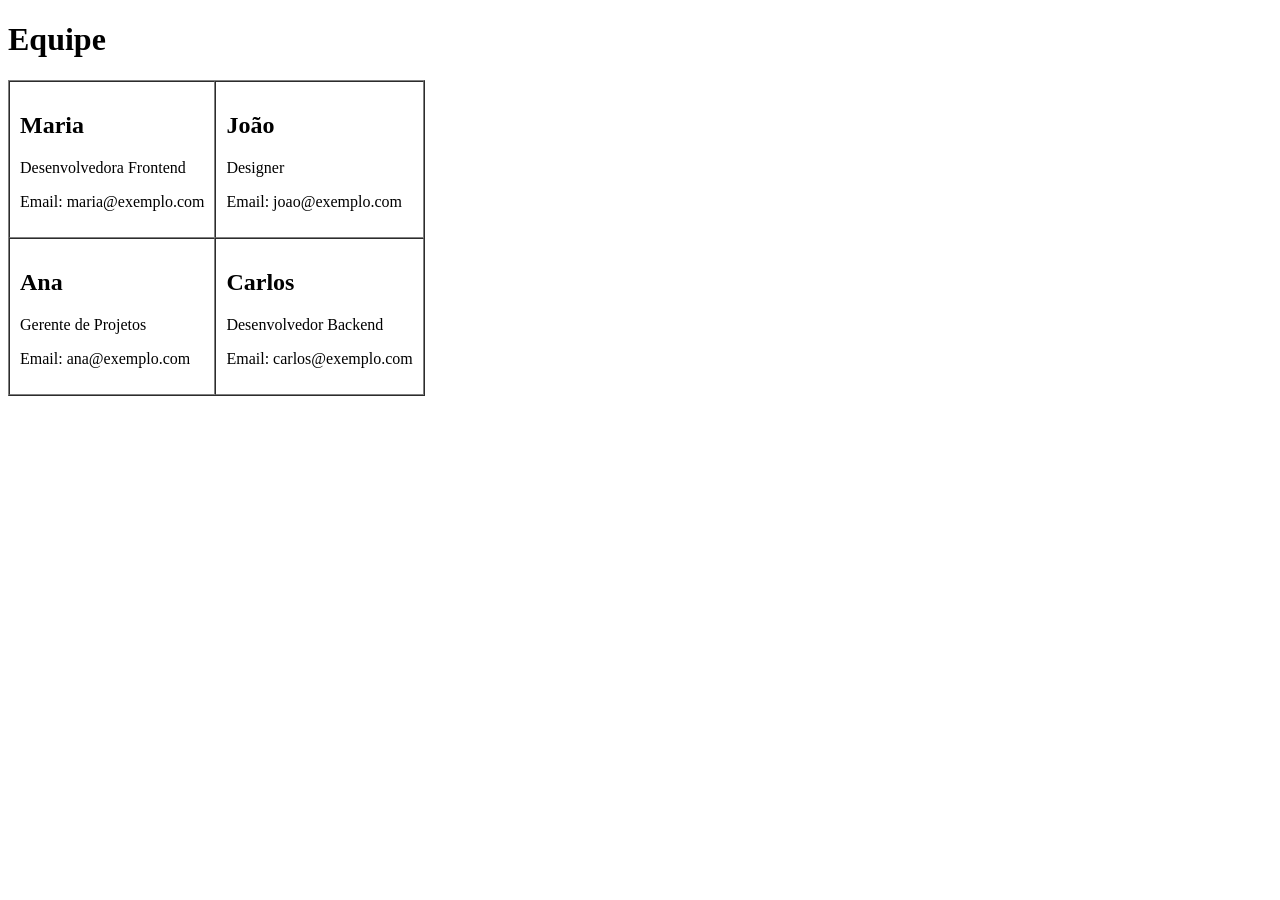
==== index.html @ 23fca235 "feat: primeiro commit com o arquivo de conteúdo" ====
<!DOCTYPE html>
<html lang="pt-BR">
<head>
  <meta charset="UTF-8">
  <title>Cards de Membros</title>
</head>
<body>
  <h1>Equipe</h1>
  
  <table border="1" cellpadding="10" cellspacing="0">
    <tr>
      <td>
        <h2>Maria</h2>
        <p>Desenvolvedora Frontend</p>
        <p>Email: maria@exemplo.com</p>
      </td>
      <td>
        <h2>João</h2>
        <p>Designer</p>
        <p>Email: joao@exemplo.com</p>
      </td>
    </tr>
    <tr>
      <td>
        <h2>Ana</h2>
        <p>Gerente de Projetos</p>
        <p>Email: ana@exemplo.com</p>
      </td>
      <td>
        <h2>Carlos</h2>
        <p>Desenvolvedor Backend</p>
        <p>Email: carlos@exemplo.com</p>
      </td>
    </tr>
  </table>
</body>
</html>
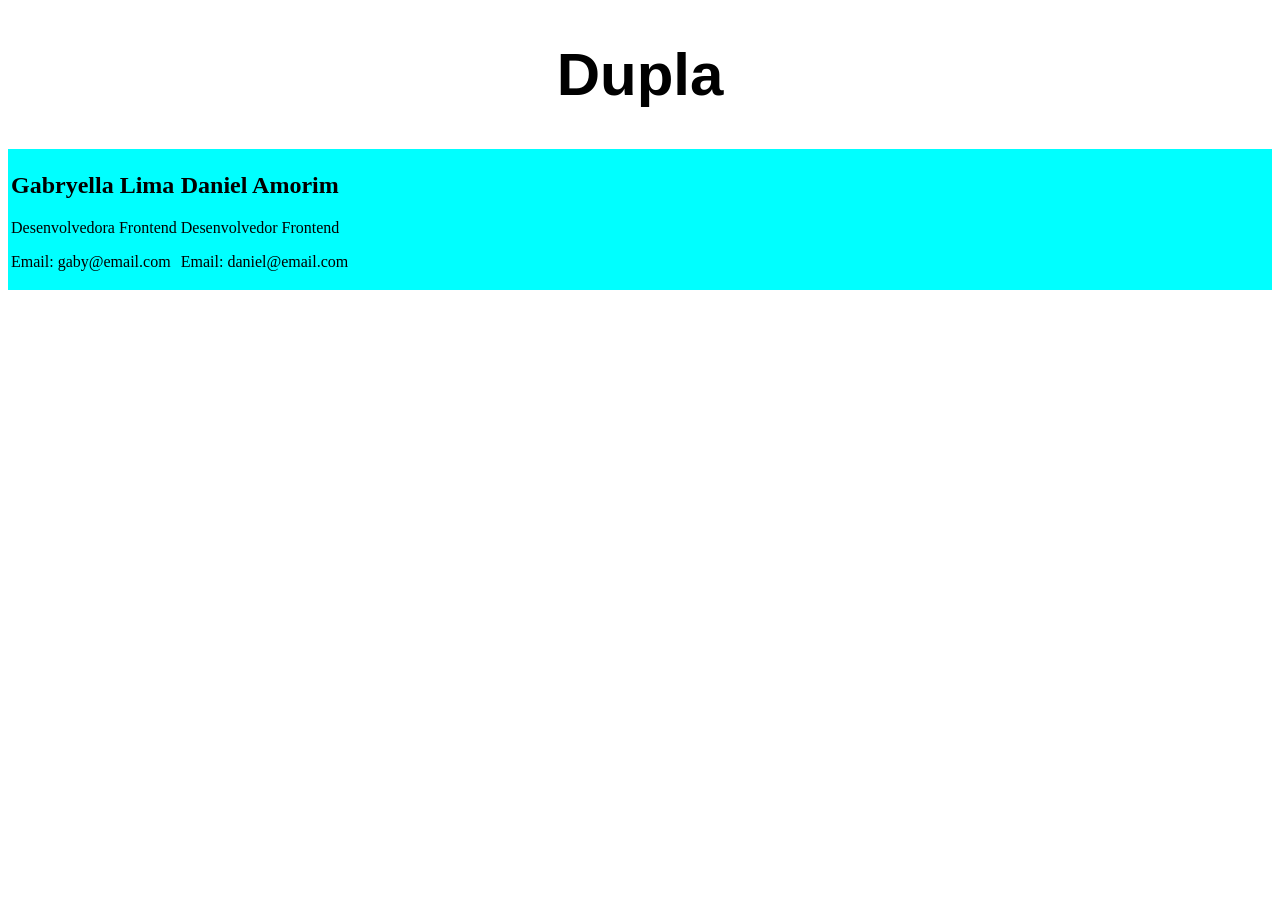
==== commit 07906747: "primeiro commit do css" ====
--- a/index.html
+++ b/index.html
@@ -3,35 +3,25 @@
 <head>
   <meta charset="UTF-8">
   <title>Cards de Membros</title>
+
+  <link rel="stylesheet" href="styles.css">
 </head>
 <body>
-  <h1>Equipe</h1>
+  <h1>Dupla</h1>
   
-  <table border="1" cellpadding="10" cellspacing="0">
+  <table class="cards">
     <tr>
       <td>
-        <h2>Maria</h2>
+        <h2>Gabryella Lima</h2>
         <p>Desenvolvedora Frontend</p>
-        <p>Email: maria@exemplo.com</p>
+        <p>Email: gaby@email.com</p>
       </td>
       <td>
-        <h2>João</h2>
-        <p>Designer</p>
-        <p>Email: joao@exemplo.com</p>
-      </td>
-    </tr>
-    <tr>
-      <td>
-        <h2>Ana</h2>
-        <p>Gerente de Projetos</p>
-        <p>Email: ana@exemplo.com</p>
-      </td>
-      <td>
-        <h2>Carlos</h2>
-        <p>Desenvolvedor Backend</p>
-        <p>Email: carlos@exemplo.com</p>
+        <h2>Daniel Amorim</h2>
+        <p>Desenvolvedor Frontend</p>
+        <p>Email: daniel@email.com</p>
       </td>
     </tr>
   </table>
 </body>
-</html>
+</html>
--- a/styles.css
+++ b/styles.css
@@ -0,0 +1,27 @@
+/*body>
+  <h1>Dupla</h1>
+  
+  <table class="cards">
+    <tr>
+      <td>
+        <h2>Gabryella Lima</h2>
+        <p>Desenvolvedora Frontend</p>
+        <p>Email: gaby@email.com</p>
+      </td>
+      <td>
+        <h2>Daniel Amorim</h2>
+        <p>Desenvolvedor Frontend</p>
+        <p>Email: daniel@email.com</p>
+      </td>
+    </tr>
+  </table>*/
+
+h1{
+    text-align: center;
+    font-size: 60px;
+    font-family: 'Gill Sans', 'Gill Sans MT', Calibri, 'Trebuchet MS', sans-serif;
+}
+.cards{
+    display: grid;
+    background-color: aqua;
+}
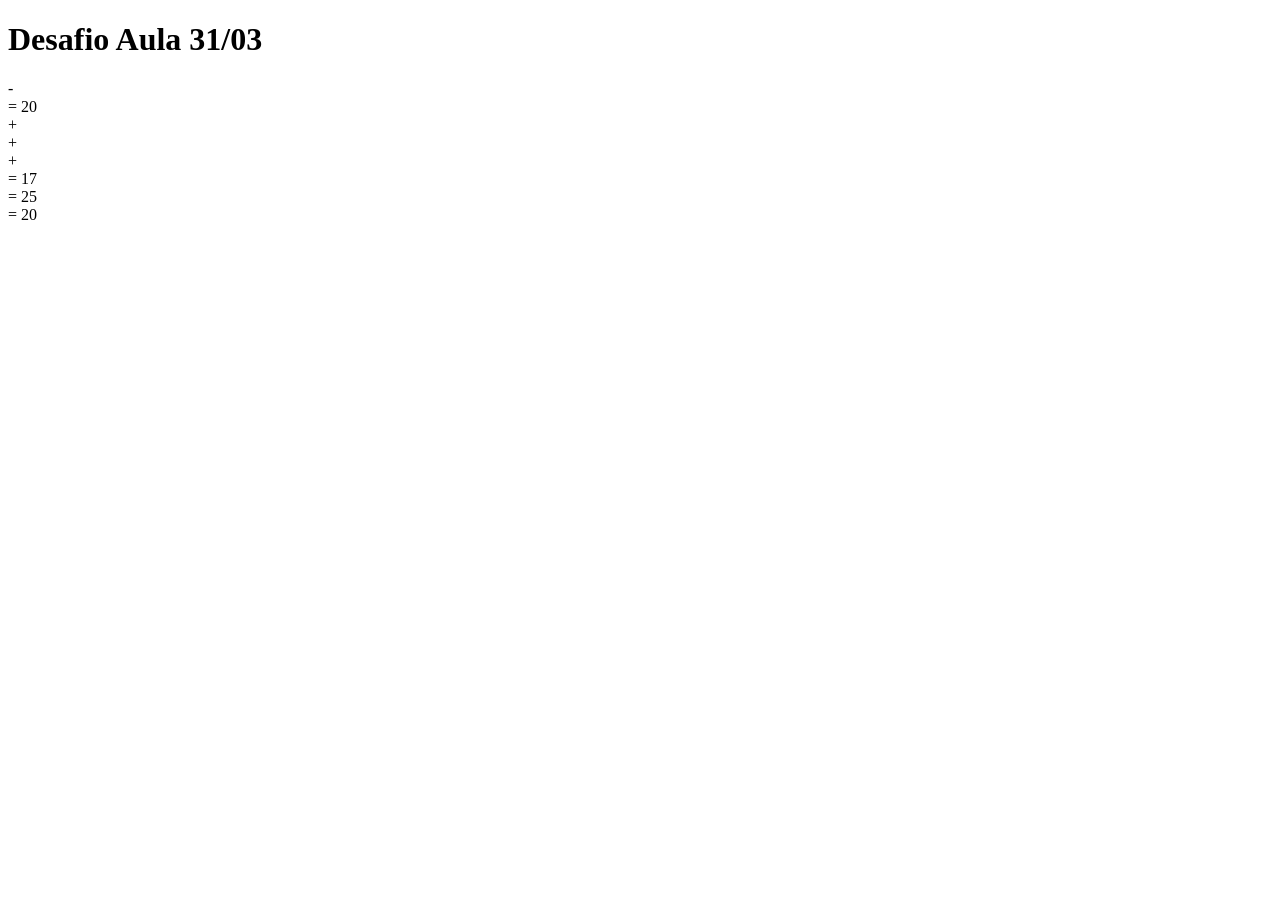
==== commit b0cf2e63: "feat: Criando esqueleto do layout" ====
--- a/index.html
+++ b/index.html
@@ -2,26 +2,41 @@
 <html lang="pt-BR">
 <head>
   <meta charset="UTF-8">
-  <title>Cards de Membros</title>
+  <title>Desafio Aula 31/03</title> <!-- Título da aba do navegador -->
+</head>
 
-  <link rel="stylesheet" href="styles.css">
-</head>
 <body>
-  <h1>Dupla</h1>
-  
-  <table class="cards">
-    <tr>
-      <td>
-        <h2>Gabryella Lima</h2>
-        <p>Desenvolvedora Frontend</p>
-        <p>Email: gaby@email.com</p>
-      </td>
-      <td>
-        <h2>Daniel Amorim</h2>
-        <p>Desenvolvedor Frontend</p>
-        <p>Email: daniel@email.com</p>
-      </td>
-    </tr>
-  </table>
+
+  <!-- Título exibido na página -->
+  <h1>Desafio Aula 31/03</h1>
+
+  <div class="container">
+    <!-- Linha 1 -->
+    <div class="box"></div>
+    <div class="text">-</div>
+    <div class="box"></div>
+    <div class="text">= 20</div>
+
+    <!-- Linha 2 -->
+    <div class="text">+</div>
+    <div></div>
+    <div class="text">+</div>
+    <div></div>
+
+    <!-- Linha 3 -->
+    <div class="box"></div>
+    <div class="text">+</div>
+    <div class="box"></div>
+    <div class="text">= 17</div>
+
+    <!-- Linha 4 -->
+    <div class="text">= 25</div>
+    <div></div>
+    <div class="text">= 20</div>
+    <div></div>
+  </div>
+
 </body>
-</html>+</html>
+
+
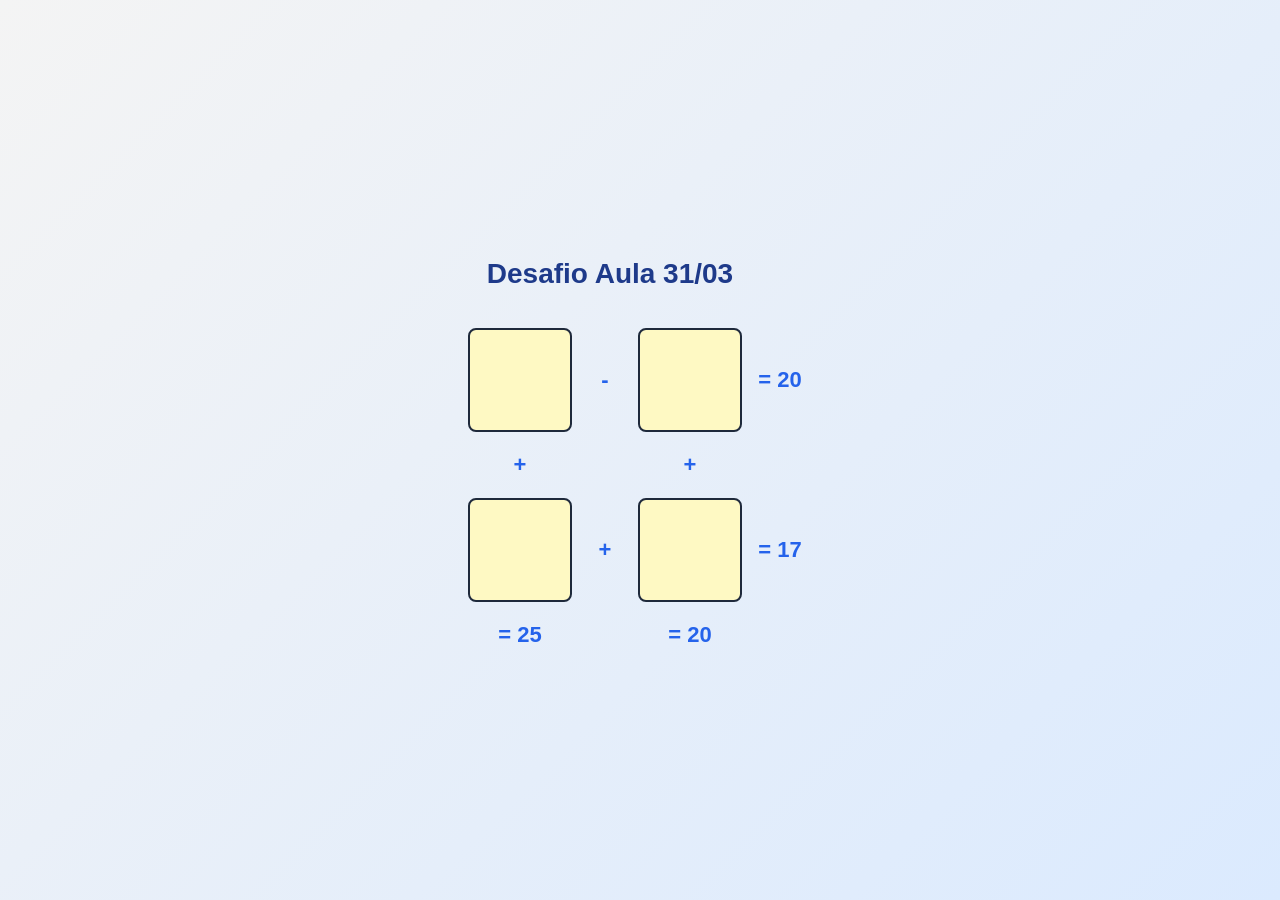
==== commit 0f6c7fe2: "feat: Adicionando link de referência para conectar o arquivo CSS ao HTML" ====
--- a/index.html
+++ b/index.html
@@ -3,6 +3,7 @@
 <head>
   <meta charset="UTF-8">
   <title>Desafio Aula 31/03</title> <!-- Título da aba do navegador -->
+  <link rel="stylesheet" href="style.css"><!-- Link para o arquivo CSS externo -->
 </head>
 
 <body>
--- a/style.css
+++ b/style.css
@@ -0,0 +1,56 @@
+
+/* Estilo minimalista e colorido aplicado ao corpo */
+body {
+    font-family: Arial, sans-serif;
+    display: flex;
+    flex-direction: column; /* Permite incluir título acima do grid */
+    justify-content: center;
+    align-items: center;
+    height: 100vh;
+    background: linear-gradient(135deg, #f4f4f4, #dbeafe); /* Fundo com leve gradiente */
+    margin: 0;
+}
+
+/* Título principal */
+h1 {
+    font-size: 28px;
+    margin-bottom: 40px;
+    margin-left: -60px;
+    color: #1e3a8a; /* Azul escuro para destaque */
+}
+
+/* Container em grid para organizar os elementos */
+.container {
+    display: grid;
+    grid-template-columns: 100px 50px 100px 60px;
+    grid-template-rows: 100px 50px 100px 50px;
+    gap: 10px;
+    align-items: center;
+    justify-items: center;
+}
+
+/* Caixas numéricas com cores alternadas */
+.box {
+    width: 100px;
+    height: 100px;
+    border: 2px solid #1e293b; /* Cinza escuro */
+    display: flex;
+    justify-content: center;
+    align-items: center;
+    font-size: 24px;
+    background: #fef9c3; /* Amarelo claro */
+    border-radius: 8px; /* Bordas levemente arredondadas */
+}
+
+/* Texto de operadores e resultados */
+.text {
+    font-size: 22px;
+    font-weight: bold;
+    color: #2563eb; /* Azul vibrante */
+}
+
+/* Efeito hover para interação */
+.box:hover {
+    background: #86dfef; /* Verde suave ao passar o mouse */
+    cursor: pointer;
+}
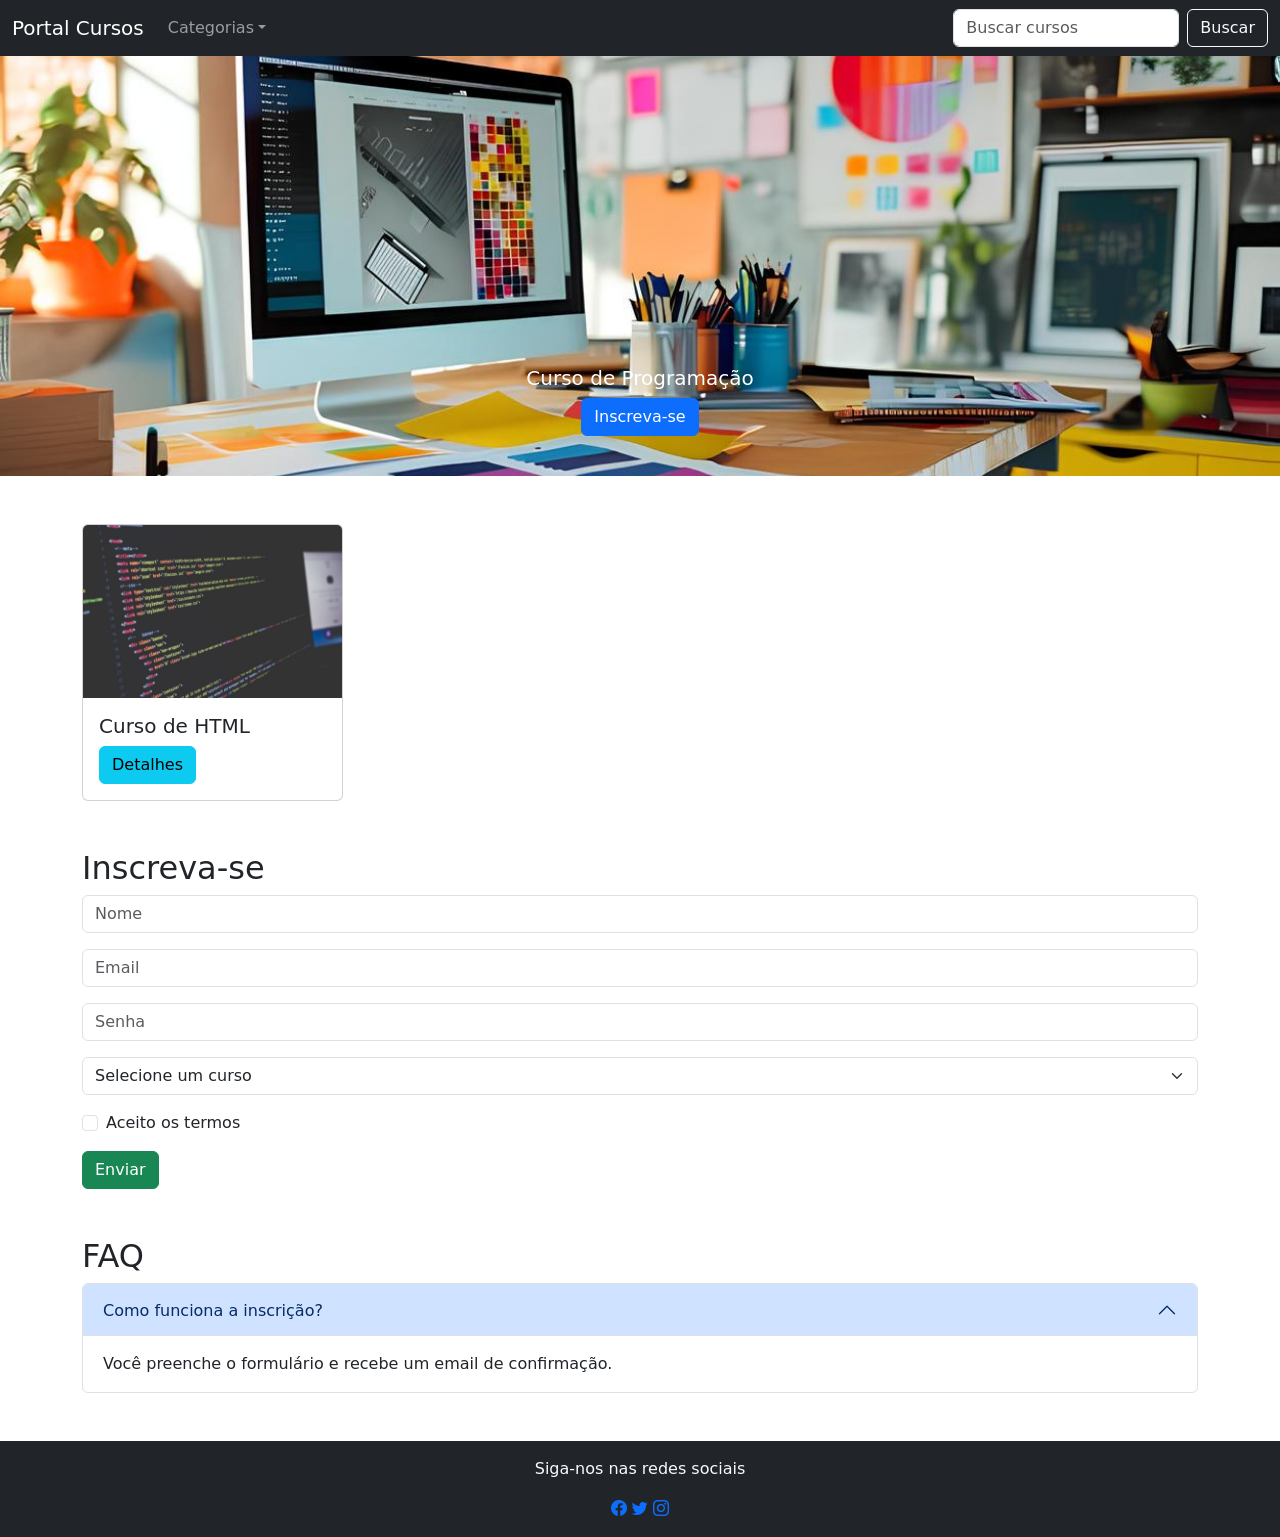
==== commit d9e58629: "feat: realização de exercício proposto no documento em PDF" ====
--- a/index.html
+++ b/index.html
@@ -1,43 +1,154 @@
 <!DOCTYPE html>
-<html lang="pt-BR">
+<html lang="pt-br">
 <head>
   <meta charset="UTF-8">
-  <title>Desafio Aula 31/03</title> <!-- Título da aba do navegador -->
-  <link rel="stylesheet" href="style.css"><!-- Link para o arquivo CSS externo -->
+  <meta name="viewport" content="width=device-width, initial-scale=1">
+  <title>Portal de Cursos Online</title>
+  <!-- Bootstrap CSS -->
+  <link href="https://cdn.jsdelivr.net/npm/bootstrap@5.3.3/dist/css/bootstrap.min.css" rel="stylesheet">
+  <!-- Bootstrap Icons -->
+  <link href="https://cdn.jsdelivr.net/npm/bootstrap-icons/font/bootstrap-icons.css" rel="stylesheet">
+  <style>
+    #carouselCursos .carousel-item img {
+      height: 420px;
+      object-fit: cover;
+      object-position: center;
+    }
+
+    @media (max-width: 768px) {
+      #carouselCursos .carousel-item img {
+        height: 240px;
+      }
+    }
+  </style>
 </head>
-
 <body>
 
-  <!-- Título exibido na página -->
-  <h1>Desafio Aula 31/03</h1>
+<!-- Navbar -->
+<nav class="navbar navbar-expand-lg navbar-dark bg-dark">
+  <div class="container-fluid">
+    <a class="navbar-brand" href="#">Portal Cursos</a>
+    <button class="navbar-toggler" type="button" data-bs-toggle="collapse" data-bs-target="#navbarNav">
+      <span class="navbar-toggler-icon"></span>
+    </button>
+    <div class="collapse navbar-collapse" id="navbarNav">
+      <ul class="navbar-nav me-auto">
+        <li class="nav-item dropdown">
+          <a class="nav-link dropdown-toggle" href="#" data-bs-toggle="dropdown">Categorias</a>
+          <ul class="dropdown-menu">
+            <li><a class="dropdown-item" href="#">Tecnologia</a></li>
+            <li><a class="dropdown-item" href="#">Design</a></li>
+            <li><a class="dropdown-item" href="#">Marketing</a></li>
+          </ul>
+        </li>
+      </ul>
+      <form class="d-flex">
+        <input class="form-control me-2" type="search" placeholder="Buscar cursos">
+        <button class="btn btn-outline-light">Buscar</button>
+      </form>
+    </div>
+  </div>
+</nav>
 
-  <div class="container">
-    <!-- Linha 1 -->
-    <div class="box"></div>
-    <div class="text">-</div>
-    <div class="box"></div>
-    <div class="text">= 20</div>
+<!-- Carousel -->
+<div id="carouselCursos" class="carousel slide" data-bs-ride="carousel">
+  <div class="carousel-inner">
+    <div class="carousel-item active">
+      <img src="img1.jpeg" class="d-block w-100" alt="Banner 1">
+      <div class="carousel-caption">
+        <h5>Curso de Programação</h5>
+        <a href="#" class="btn btn-primary">Inscreva-se</a>
+      </div>
+    </div>
+    <div class="carousel-item">
+      <img src="img2.jpg" class="d-block w-100" alt="Banner 2">
+      <div class="carousel-caption">
+        <h5>Curso de Design</h5>
+        <a href="#" class="btn btn-primary">Inscreva-se</a>
+      </div>
+    </div>
+  </div>
+</div>
 
-    <!-- Linha 2 -->
-    <div class="text">+</div>
-    <div></div>
-    <div class="text">+</div>
-    <div></div>
+<!-- Cards com Modal -->
+<div class="container my-5">
+  <div class="row">
+    <div class="col-lg-3 col-md-6 col-sm-12">
+      <div class="card">
+        <img src="img3.jpeg" class="card-img-top" alt="Curso 1">
+        <div class="card-body">
+          <h5 class="card-title">Curso de HTML</h5>
+          <button class="btn btn-info" data-bs-toggle="modal" data-bs-target="#modalCurso1">Detalhes</button>
+        </div>
+      </div>
+    </div>
+  </div>
+</div>
 
-    <!-- Linha 3 -->
-    <div class="box"></div>
-    <div class="text">+</div>
-    <div class="box"></div>
-    <div class="text">= 17</div>
+<!-- Modal -->
+<div class="modal fade" id="modalCurso1">
+  <div class="modal-dialog">
+    <div class="modal-content">
+      <div class="modal-header"><h5>Detalhes do Curso</h5></div>
+      <div class="modal-body">Curso completo de HTML e CSS.</div>
+    </div>
+  </div>
+</div>
 
-    <!-- Linha 4 -->
-    <div class="text">= 25</div>
-    <div></div>
-    <div class="text">= 20</div>
-    <div></div>
+<!-- Formulário -->
+<div class="container my-5">
+  <h2>Inscreva-se</h2>
+  <form class="needs-validation" novalidate>
+    <div class="mb-3">
+      <input type="text" class="form-control" placeholder="Nome" required>
+    </div>
+    <div class="mb-3">
+      <input type="email" class="form-control" placeholder="Email" required>
+    </div>
+    <div class="mb-3">
+      <input type="password" class="form-control" placeholder="Senha" required>
+    </div>
+    <div class="mb-3">
+      <select class="form-select" required>
+        <option value="">Selecione um curso</option>
+        <option>Programação</option>
+        <option>Design</option>
+      </select>
+    </div>
+    <div class="form-check mb-3">
+      <input class="form-check-input" type="checkbox" required>
+      <label class="form-check-label">Aceito os termos</label>
+    </div>
+    <button class="btn btn-success">Enviar</button>
+  </form>
+</div>
+
+<!-- FAQ com Accordion -->
+<div class="container my-5">
+  <h2>FAQ</h2>
+  <div class="accordion" id="faqAccordion">
+    <div class="accordion-item">
+      <h2 class="accordion-header">
+        <button class="accordion-button" type="button" data-bs-toggle="collapse" data-bs-target="#faq1">
+          Como funciona a inscrição?
+        </button>
+      </h2>
+      <div id="faq1" class="accordion-collapse collapse show">
+        <div class="accordion-body">Você preenche o formulário e recebe um email de confirmação.</div>
+      </div>
+    </div>
   </div>
+</div>
 
+<!-- Footer -->
+<footer class="bg-dark text-light text-center p-3">
+  <p>Siga-nos nas redes sociais</p>
+  <a href="#"><i class="bi bi-facebook"></i></a>
+  <a href="#"><i class="bi bi-twitter"></i></a>
+  <a href="#"><i class="bi bi-instagram"></i></a>
+</footer>
+
+<!-- Bootstrap JS -->
+<script src="https://cdn.jsdelivr.net/npm/bootstrap@5.3.3/dist/js/bootstrap.bundle.min.js"></script>
 </body>
-</html>
-
-
+</html>
